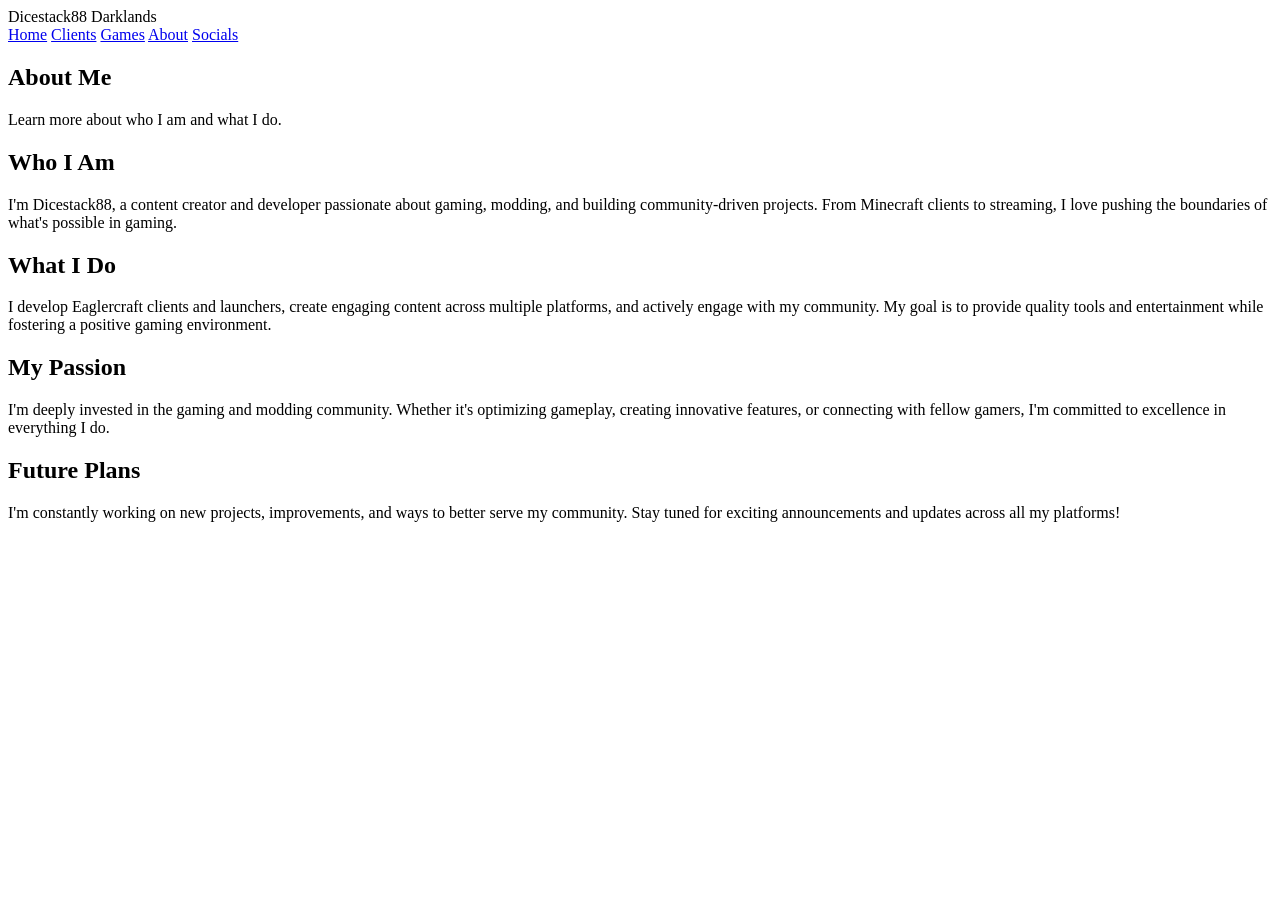
==== about.html @ 59c5b140 "Add about.html with content about Dicestack88 This HTML file provides an overview of the content cre" ====
<!DOCTYPE html>
<html lang="en">
<head>
  <meta charset="UTF-8">
  <meta name="viewport" content="width=device-width, initial-scale=1.0">
  <title>About - Dicestack88</title>
  <link rel="stylesheet" href="about.css">
</head>
<body>

  <header class="navbar">
    <div class="logo">Dicestack88 Darklands</div>
    <nav class="nav-links">
      <a href="index.html">Home</a>
      <a href="clients.html">Clients</a>
      <a href="games.html">Games</a>
      <a href="about.html">About</a>
      <a href="socials.html">Socials</a>
    </nav>
  </header>

  <section class="page">
    <h1>About Me</h1>
    <p>Learn more about who I am and what I do.</p>

    <div class="about-container">
      
      <div class="about-section">
        <h2>Who I Am</h2>
        <p>I'm Dicestack88, a content creator and developer passionate about gaming, modding, and building community-driven projects. From Minecraft clients to streaming, I love pushing the boundaries of what's possible in gaming.</p>
      </div>

      <div class="about-section">
        <h2>What I Do</h2>
        <p>I develop Eaglercraft clients and launchers, create engaging content across multiple platforms, and actively engage with my community. My goal is to provide quality tools and entertainment while fostering a positive gaming environment.</p>
      </div>

      <div class="about-section">
        <h2>My Passion</h2>
        <p>I'm deeply invested in the gaming and modding community. Whether it's optimizing gameplay, creating innovative features, or connecting with fellow gamers, I'm committed to excellence in everything I do.</p>
      </div>

      <div class="about-section">
        <h2>Future Plans</h2>
        <p>I'm constantly working on new projects, improvements, and ways to better serve my community. Stay tuned for exciting announcements and updates across all my platforms!</p>
      </div>

    </div>
  </section>

</body>
</html>
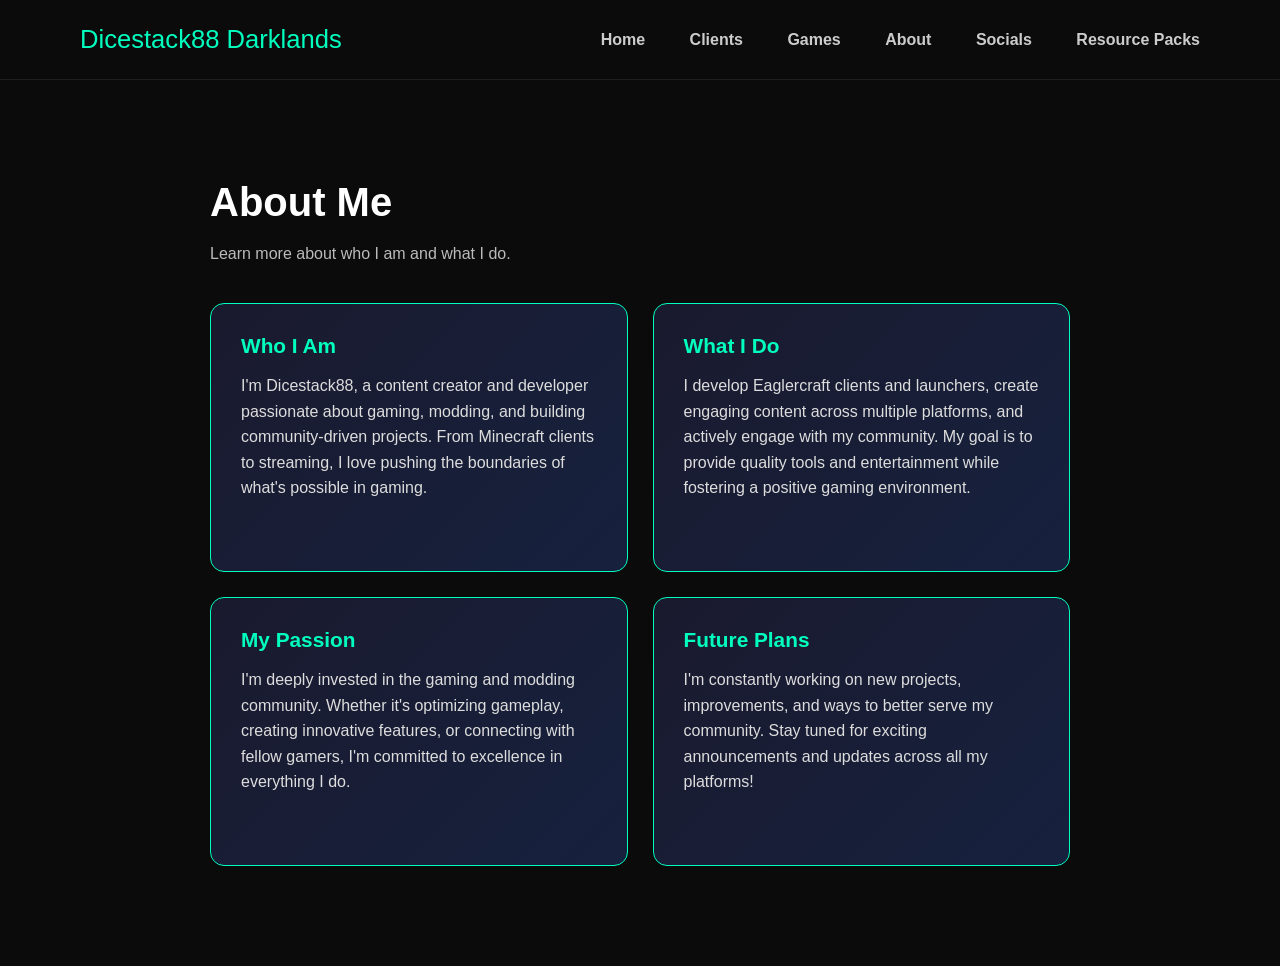
==== commit 4490861a: "Add link to Resource Packs in navigation" ====
--- a/about.html
+++ b/about.html
@@ -16,6 +16,7 @@
       <a href="games.html">Games</a>
       <a href="about.html">About</a>
       <a href="socials.html">Socials</a>
+      <a href="resourcepacks.html">Resource Packs</a>
     </nav>
   </header>
 
--- a/about.css
+++ b/about.css
@@ -0,0 +1,110 @@
+/* ===== Global ===== */
+* {
+  margin: 0;
+  padding: 0;
+  box-sizing: border-box;
+}
+
+body {
+  font-family: 'Inter', sans-serif;
+  background: #0b0b0b;
+  color: white;
+}
+
+a {
+  text-decoration: none;
+  color: white;
+}
+
+/* ===== Navbar ===== */
+.navbar {
+  display: flex;
+  justify-content: space-between;
+  align-items: center;
+  padding: 25px 80px;
+  border-bottom: 1px solid #1f1f1f;
+}
+
+.logo {
+  font-family: 'Orbitron', sans-serif;
+  font-size: 1.6rem;
+  color: #00ffbf;
+}
+
+.nav-links a {
+  margin-left: 40px;
+  font-weight: 600;
+  color: #ccc;
+  transition: 0.3s;
+}
+
+.nav-links a:hover {
+  color: #00ffbf;
+}
+
+/* ===== Page Layout ===== */
+.page {
+  max-width: 900px;
+  margin: 80px auto;
+  padding: 20px;
+}
+
+.page h1 {
+  font-family: 'Orbitron', sans-serif;
+  font-size: 2.5rem;
+  margin-bottom: 20px;
+}
+
+.page p {
+  color: #bbb;
+  margin-bottom: 40px;
+}
+
+/* ===== About Sections ===== */
+.about-container {
+  display: grid;
+  grid-template-columns: repeat(2, 1fr);
+  gap: 25px;
+}
+
+.about-section {
+  background: linear-gradient(135deg, #1a1a2e 0%, #16213e 100%);
+  padding: 30px;
+  border-radius: 14px;
+  border: 1px solid #00ffbf;
+  border-opacity: 0.2;
+  transition: 0.25s;
+}
+
+.about-section:hover {
+  transform: translateY(-5px);
+  border-color: #00ffbf;
+  box-shadow: 0 0 20px rgba(0, 255, 191, 0.3);
+}
+
+.about-section h2 {
+  font-family: 'Orbitron', sans-serif;
+  font-size: 1.3rem;
+  margin-bottom: 15px;
+  color: #00ffbf;
+}
+
+.about-section p {
+  color: #ddd;
+  line-height: 1.6;
+}
+
+/* ===== Mobile ===== */
+@media (max-width: 800px) {
+  .navbar {
+    padding: 20px 30px;
+  }
+
+  .page {
+    margin: 40px auto;
+  }
+
+  .about-container {
+    grid-template-columns: 1fr;
+  }
+}
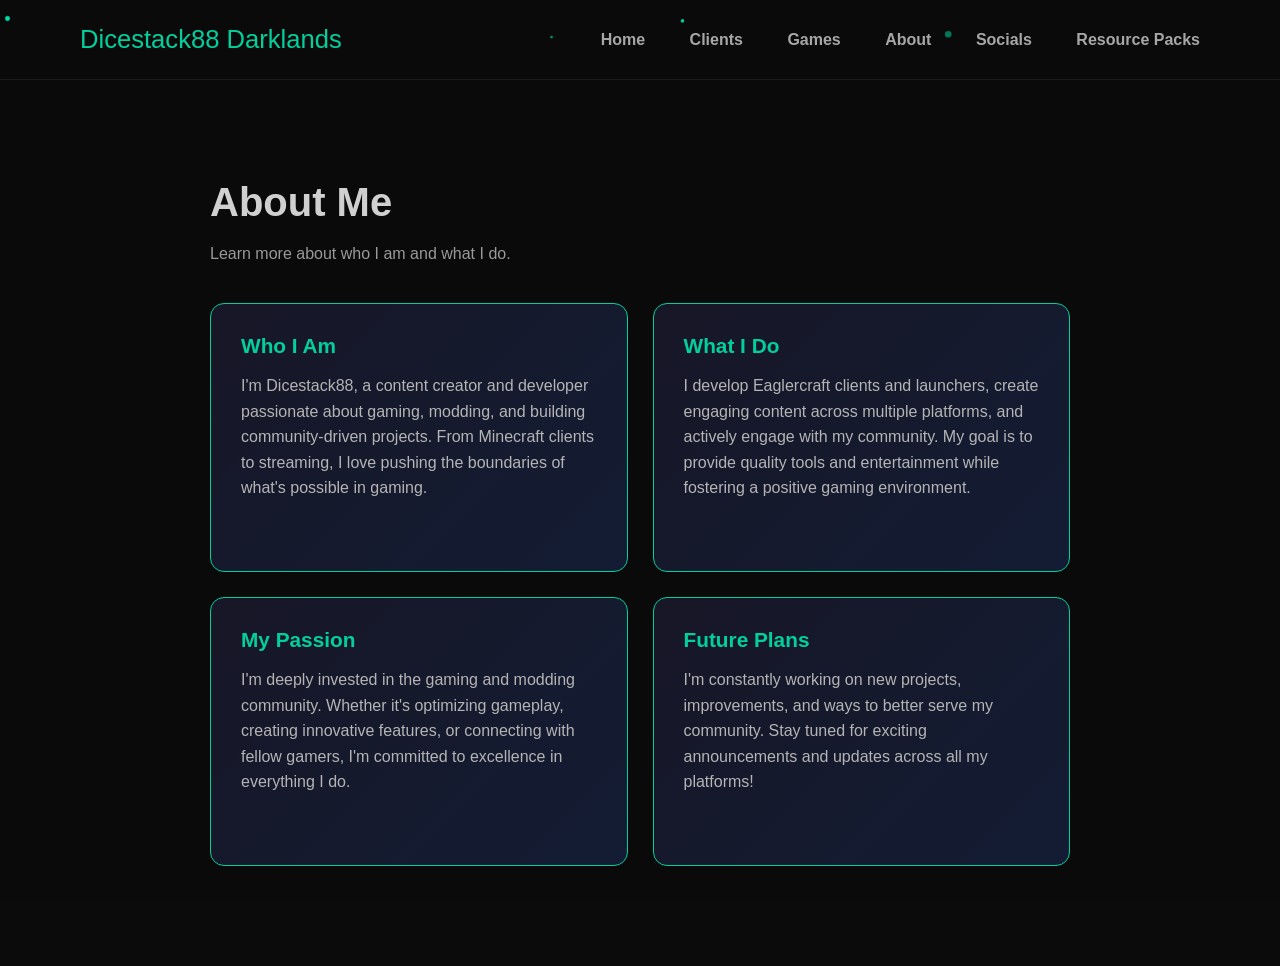
==== commit ae91c803: "Add script tag for particles.js in about.html" ====
--- a/about.html
+++ b/about.html
@@ -5,6 +5,7 @@
   <meta name="viewport" content="width=device-width, initial-scale=1.0">
   <title>About - Dicestack88</title>
   <link rel="stylesheet" href="about.css">
+  <script src="particles.js"></script>
 </head>
 <body>
 
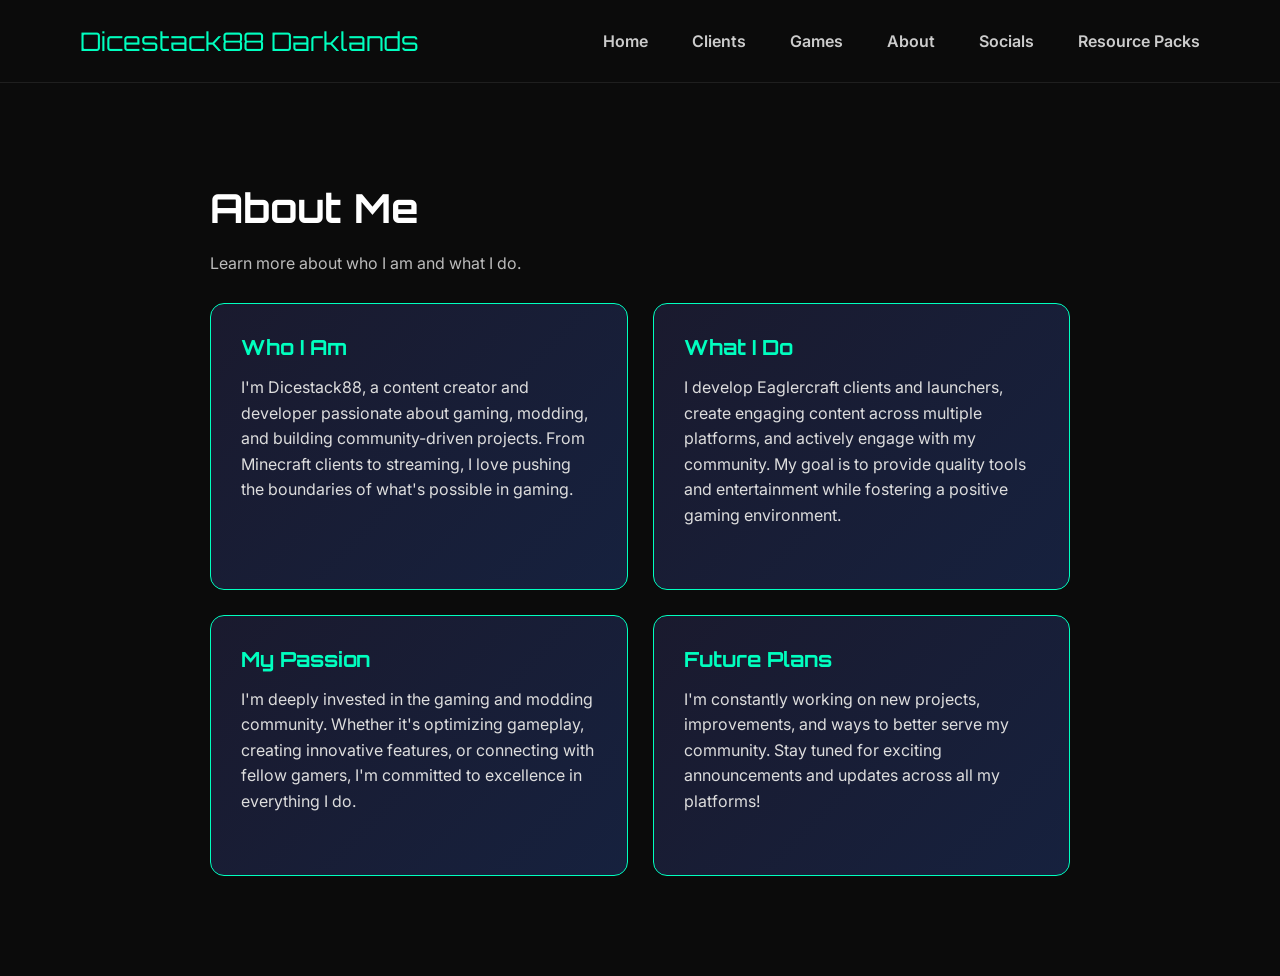
==== commit 5506cf8d: "Update about.html" ====
--- a/about.html
+++ b/about.html
@@ -4,7 +4,7 @@
   <meta charset="UTF-8">
   <meta name="viewport" content="width=device-width, initial-scale=1.0">
   <title>About - Dicestack88</title>
-  <link rel="stylesheet" href="about.css">
+  <link rel="stylesheet" href="styles.css">
   <script src="particles.js"></script>
 </head>
 <body>
--- a/styles.css
+++ b/styles.css
@@ -0,0 +1,402 @@
+@import url('https://fonts.googleapis.com/css2?family=Inter:wght@400;600;700&family=Orbitron:wght@500&display=swap');
+
+/* ===== Global ===== */
+* {
+  margin: 0;
+  padding: 0;
+  box-sizing: border-box;
+}
+
+body {
+  font-family: 'Inter', sans-serif;
+  background: #0b0b0b;
+  color: white;
+}
+
+a {
+  text-decoration: none;
+  color: white;
+}
+
+/* ===== Navbar ===== */
+.navbar {
+  display: flex;
+  justify-content: space-between;
+  align-items: center;
+  padding: 25px 80px;
+  background: #0b0b0b;
+  border-bottom: 1px solid #1f1f1f;
+}
+
+.logo {
+  font-family: 'Orbitron', sans-serif;
+  font-size: 1.6rem;
+  color: #00ffbf;
+}
+
+.navbar nav a,
+.nav-links a {
+  margin-left: 40px;
+  font-weight: 600;
+  color: #ccc;
+  transition: 0.3s;
+}
+
+.navbar nav a:hover,
+.nav-links a:hover {
+  color: #00ffbf;
+}
+
+/* ===== Hero (Home Page) ===== */
+.hero {
+  text-align: center;
+  padding: 140px 20px 100px;
+}
+
+.hero h1 {
+  font-size: 3rem;
+  font-family: 'Orbitron', sans-serif;
+  margin-bottom: 20px;
+}
+
+.hero p {
+  color: #aaa;
+  margin-bottom: 40px;
+}
+
+.btn {
+  background: #00ffbf;
+  color: black;
+  padding: 14px 36px;
+  border-radius: 40px;
+  font-weight: bold;
+  transition: 0.3s;
+}
+
+.btn:hover {
+  transform: scale(1.05);
+}
+
+/* ===== Cards Section (Home Page) ===== */
+.sections {
+  max-width: 1100px;
+  margin: auto;
+  padding: 40px;
+  display: grid;
+  grid-template-columns: repeat(2, 1fr);
+  gap: 30px;
+}
+
+.card {
+  padding: 40px;
+  border-radius: 18px;
+  min-height: 180px;
+  transition: 0.25s;
+  display: flex;
+  flex-direction: column;
+  justify-content: flex-end;
+}
+
+.card h2 {
+  font-family: 'Orbitron', sans-serif;
+  margin-bottom: 10px;
+}
+
+.card p {
+  color: #e0e0e0;
+}
+
+.card1 { background: #1f2933; }
+.card2 { background: #2b2d42; }
+.card3 { background: #283618; }
+.card4 { background: #3a0ca3; }
+
+.card:hover {
+  transform: translateY(-8px);
+  box-shadow: 0 15px 30px rgba(0,0,0,0.4);
+}
+
+/* ===== Page Layout ===== */
+.page {
+  max-width: 900px;
+  margin: 80px auto;
+  padding: 20px;
+}
+
+.page h1 {
+  font-family: 'Orbitron', sans-serif;
+  font-size: 2.5rem;
+  margin-bottom: 20px;
+}
+
+.page p {
+  color: #bbb;
+  margin-bottom: 30px;
+}
+
+/* ===== Socials Page ===== */
+.wide-list {
+  display: flex;
+  flex-direction: column;
+  gap: 20px;
+}
+
+.wide-card {
+  display: flex;
+  justify-content: space-between;
+  align-items: center;
+  padding: 22px 25px;
+  border-radius: 14px;
+  transition: 0.25s;
+  color: white;
+}
+
+.wide-card:hover {
+  transform: translateX(8px);
+  filter: brightness(1.1);
+}
+
+.youtube { background: #ff0000; }
+.discord { background: #5865F2; }
+.reddit { background: #ff4500; }
+.instagram { background: #e1306c; }
+.twitter { background: #1da1f2; }
+
+.wide-card-text h3 {
+  font-size: 1.3rem;
+  margin-bottom: 5px;
+}
+
+.wide-card-text p {
+  color: rgba(255,255,255,0.85);
+  font-size: 0.95rem;
+}
+
+.wide-card img {
+  width: 55px;
+  height: 55px;
+  object-fit: cover;
+  border-radius: 10px;
+  background: rgba(0,0,0,0.2);
+  padding: 6px;
+}
+
+/* ===== Clients Page ===== */
+.client-list {
+  display: flex;
+  flex-direction: column;
+  gap: 20px;
+}
+
+.client-card {
+  display: flex;
+  justify-content: space-between;
+  align-items: center;
+  padding: 26px 30px;
+  border-radius: 16px;
+  transition: 0.25s;
+}
+
+.client-card h2 {
+  font-family: 'Orbitron', sans-serif;
+  margin-bottom: 6px;
+}
+
+.client-card p {
+  color: rgba(255,255,255,0.85);
+  font-size: 0.95rem;
+}
+
+.launch {
+  font-weight: bold;
+  opacity: 0.9;
+}
+
+.client-card:hover {
+  transform: translateX(10px);
+  filter: brightness(1.1);
+}
+
+.eb { background: #00b4d8; }
+.modern { background: #7209b7; }
+.tuff { background: #f72585; }
+.resent { background: #2a9d8f; }
+.launcher { background: #fca311; }
+
+.eb:hover { box-shadow: 0 0 25px #00b4d8; }
+.modern:hover { box-shadow: 0 0 25px #7209b7; }
+.tuff:hover { box-shadow: 0 0 25px #f72585; }
+.resent:hover { box-shadow: 0 0 25px #2a9d8f; }
+.launcher:hover { box-shadow: 0 0 25px #fca311; }
+
+/* ===== About Page ===== */
+.about-container {
+  display: grid;
+  grid-template-columns: repeat(2, 1fr);
+  gap: 25px;
+}
+
+.about-section {
+  background: linear-gradient(135deg, #1a1a2e 0%, #16213e 100%);
+  padding: 30px;
+  border-radius: 14px;
+  border: 1px solid #00ffbf;
+  border-opacity: 0.2;
+  transition: 0.25s;
+}
+
+.about-section:hover {
+  transform: translateY(-5px);
+  border-color: #00ffbf;
+  box-shadow: 0 0 20px rgba(0, 255, 191, 0.3);
+}
+
+.about-section h2 {
+  font-family: 'Orbitron', sans-serif;
+  font-size: 1.3rem;
+  margin-bottom: 15px;
+  color: #00ffbf;
+}
+
+.about-section p {
+  color: #ddd;
+  line-height: 1.6;
+}
+
+/* ===== Games Page ===== */
+.games-grid {
+  display: grid;
+  grid-template-columns: repeat(3, 1fr);
+  gap: 22px;
+}
+
+.game-card {
+  display: flex;
+  flex-direction: column;
+  justify-content: space-between;
+  padding: 28px;
+  border-radius: 14px;
+  transition: 0.25s;
+  position: relative;
+  overflow: hidden;
+  min-height: 180px;
+}
+
+.game-card::before {
+  content: '';
+  position: absolute;
+  top: 0;
+  left: 0;
+  right: 0;
+  bottom: 0;
+  opacity: 0;
+  transition: 0.25s;
+  z-index: -1;
+}
+
+.game-card:hover {
+  transform: translateY(-8px);
+  filter: brightness(1.15);
+}
+
+.game-card:hover::before {
+  opacity: 0.2;
+}
+
+.game-card h3 {
+  font-family: 'Orbitron', sans-serif;
+  font-size: 1.35rem;
+  margin-bottom: 8px;
+}
+
+.game-card p {
+  color: rgba(255, 255, 255, 0.8);
+  font-size: 0.95rem;
+  margin-bottom: 15px;
+  flex-grow: 1;
+}
+
+.play-badge {
+  font-weight: bold;
+  font-size: 0.9rem;
+  opacity: 0.9;
+  align-self: flex-start;
+  background: rgba(0, 255, 191, 0.1);
+  padding: 6px 12px;
+  border-radius: 8px;
+  border: 1px solid rgba(0, 255, 191, 0.3);
+  transition: 0.25s;
+}
+
+.game-card:hover .play-badge {
+  background: rgba(0, 255, 191, 0.2);
+  border-color: rgba(0, 255, 191, 0.5);
+}
+
+.hypixel { background: linear-gradient(135deg, #ff6b00 0%, #ff8c00 100%); }
+.minemen { background: linear-gradient(135deg, #00d4ff 0%, #0099cc 100%); }
+.badlion { background: linear-gradient(135deg, #9d4edd 0%, #6a0572 100%); }
+.valorant { background: linear-gradient(135deg, #ff4655 0%, #a30015 100%); }
+.csgo { background: linear-gradient(135deg, #1a1a2e 0%, #16213e 100%); }
+.rust { background: linear-gradient(135deg, #c1272d 0%, #8b0000 100%); }
+
+.hypixel:hover { box-shadow: 0 0 25px rgba(255, 107, 0, 0.6); }
+.minemen:hover { box-shadow: 0 0 25px rgba(0, 212, 255, 0.6); }
+.badlion:hover { box-shadow: 0 0 25px rgba(157, 78, 221, 0.6); }
+.valorant:hover { box-shadow: 0 0 25px rgba(255, 70, 85, 0.6); }
+.csgo:hover { box-shadow: 0 0 25px rgba(0, 255, 191, 0.4); }
+.rust:hover { box-shadow: 0 0 25px rgba(193, 39, 45, 0.6); }
+
+/* ===== Footer ===== */
+.footer {
+  text-align: center;
+  padding: 40px;
+  margin-top: 60px;
+  border-top: 1px solid #1f1f1f;
+  color: #777;
+}
+
+/* ===== Mobile ===== */
+@media (max-width: 800px) {
+  .navbar {
+    padding: 20px 30px;
+  }
+
+  .sections {
+    grid-template-columns: 1fr;
+  }
+
+  .hero h1 {
+    font-size: 2.2rem;
+  }
+
+  .page {
+    margin: 40px auto;
+  }
+
+  .wide-card {
+    flex-direction: row;
+  }
+
+  .client-card {
+    flex-direction: column;
+    align-items: flex-start;
+    gap: 10px;
+  }
+
+  .launch {
+    align-self: flex-end;
+  }
+
+  .about-container {
+    grid-template-columns: 1fr;
+  }
+
+  .games-grid {
+    grid-template-columns: 1fr;
+  }
+
+  .game-card {
+    min-height: 140px;
+  }
+}
